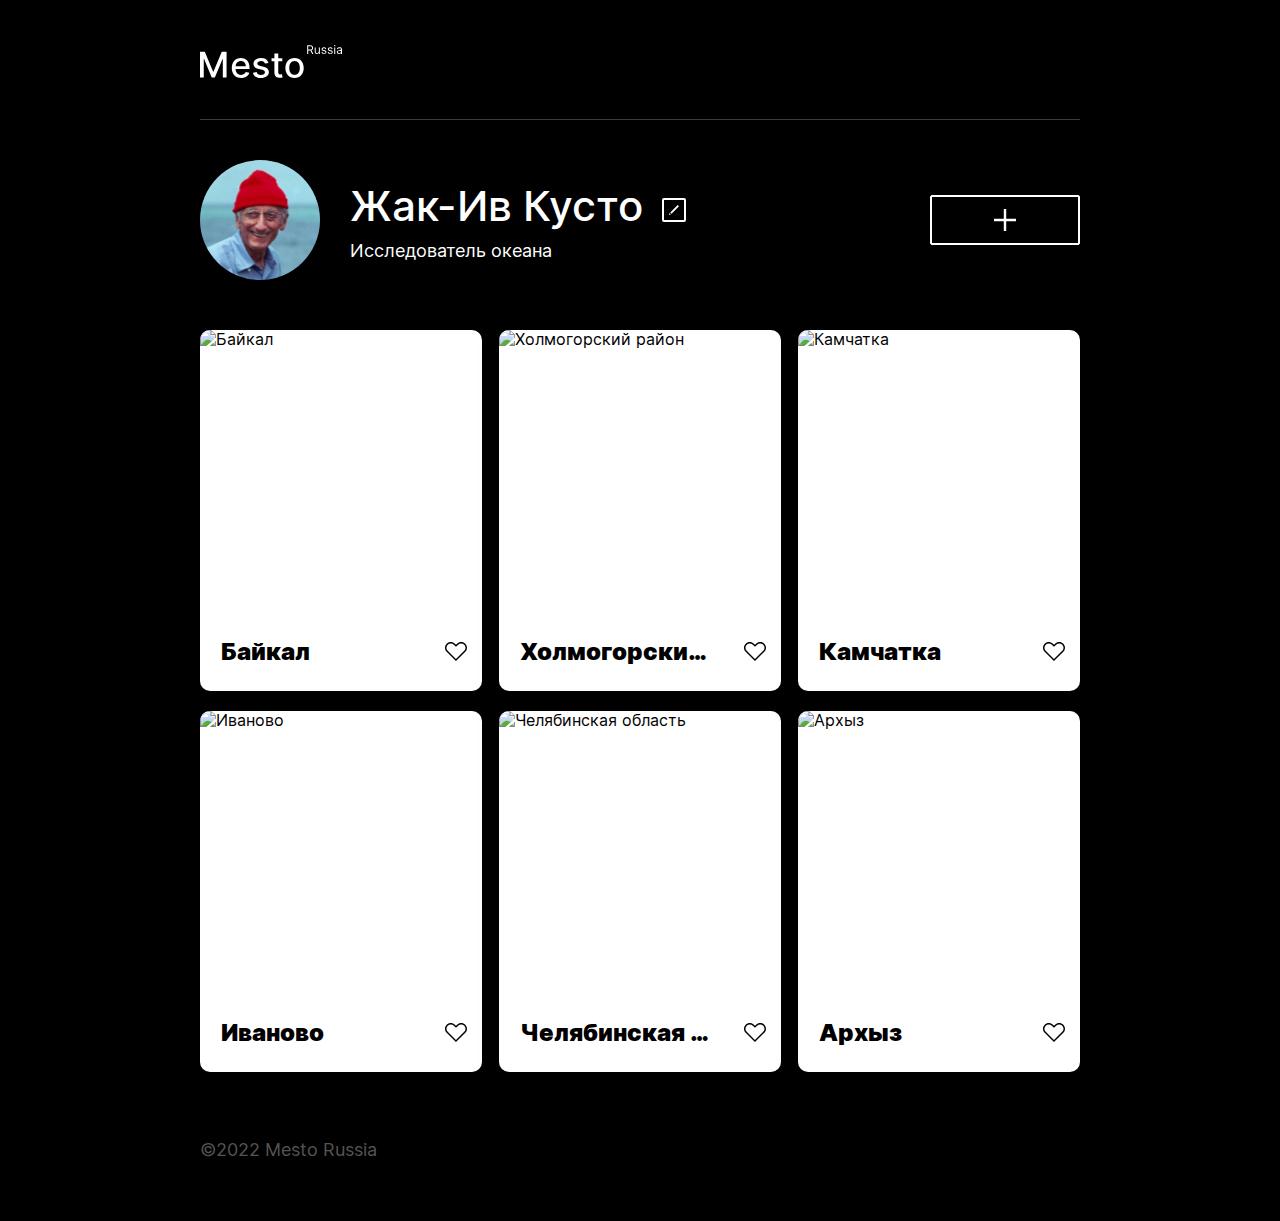
==== index.html @ d277ad52 "Work №5. First commit" ====
<!DOCTYPE html>
<html lang="ru">

<head>
    <meta charset="UTF-8">
    <meta name="viewport" content="width=device-width, initial-scale=1.0">
    <title>Места России</title>
    <link rel="stylesheet" href="./index.css">
    </head>

<body>
    <div class="page">
        <header class="header">
            <a class="header__link" href=#>
                <img src="./images/header/Vector.svg" class="header__logo" alt="Место Россия">
            </a>
        </header>
        <main class="content">
            <section class="profile">
                <img src="./images/profile/image.svg" class="profile__avatar" alt="Фото Жак-Ив-Кусто">
                <div class="profile__info">
                    <h1 class="profile__info-name">Жак-Ив Кусто</h1>
                    <p class="profile__info-status">Исследователь океана</p>
                    <button type="button" class="profile__edit-button"></button>
                </div>
                <button type="button" class="profile__add-button"></button>
            </section>
            <section class="elements">
            </section>
        </main>
        <footer class="footer">
            <p class="footer__copyright">&copy;2022 Mesto Russia</p>
        </footer>
        <div class="popup popup__first_block">
            <div class="popup__container">
                <h2 class="popup__title">Редактировать профиль</h2>
                <form name="popup_info" class="popup__form">
                    <input type="text" value="" name="profileName" class="popup__input popup__input_value_name">
                    <input type="text" value="" name="profileStatus" class="popup__input popup__input_value_status">
                    <button type="submit" class="popup__save">Сохранить</button>
                </form>
                <button type="button" class="popup__close"></button>
            </div>
        </div>
        <div class="popup popup__double_block">
            <div class="popup__container">
                <h2 class="popup__title">Новое место</h2>
                <form name="popup_info" class="popup__form">
                    <input type="text" value="" name="placeName" placeholder="Название" class="popup__input popup__input_value_element-name">
                    <input type="text" value="" name="linkPlacePicture" placeholder="Ссылка на картинку" class="popup__input popup__input_value_element-picture">
                    <button type="submit" class="popup__save">Создать</button>
                </form>
                <button type="button" class="popup__close"></button>
            </div>
        </div>
        <div class="popup popup_value_fullsize">
            <div class="popup__container_fullsize">
              <img class="popup__fullsize-image" src="self" alt="">
              <p class="popup__fullsize-image-name"></p>
              <button class="popup__close" type="button"></button>
            </div>
          </div>
        <template id="elements">
            <div class="element__card">
              <img class="element__image" src="" alt="">
              <div class="element__name">
                <h2 class="element__title"></h2>
                <button type="button" class="element__like"></button>
              </div>
              <button type="button" class="element__delete"></button>
            </div>
        </template> 
    </div>
    <script src="index.js"></script>
</body>

</html>
---- index.css ----
@import url(./vendor/normalize.css);
@import url(./fonts/fonts.css);
@import url(./blocks/page/page.css);
@import url(./blocks/header/header.css);
@import url(./blocks/header/__link/header__link.css);
@import url(./blocks/header/__logo/header__logo.css);
@import url(./blocks/content/content.css);
@import url(./blocks/profile/profile.css);
@import url(./blocks/profile/__avatar/profile__avatar.css);
@import url(./blocks/profile/__info/profile__info.css);
@import url(./blocks/profile/__info-name/profile__info-name.css);
@import url(./blocks/profile/__info-status/profile__info-status.css);
@import url(./blocks/profile/__edit-button/profile__edit-button.css);
@import url(./blocks/profile/__add-button/profile__add-button.css);
@import url(./blocks/elements/elements.css);
@import url(./blocks/element/element__card.css);
@import url(./blocks/element/__image/element__image.css);
@import url(./blocks/element/__name/element__name.css);
@import url(./blocks/element/__title/element__title.css);
@import url(./blocks/element/__like/element__like.css);
@import url(./blocks/element/__like/_active/element__like_active.css);
@import url(./blocks/element/__delete/element__delete.css);
@import url(./blocks/popup/popup.css);
@import url(./blocks/popup/_opened/popup_opened.css);
@import url(./blocks/popup/__container/popup__container.css);
@import url(./blocks/popup/__container_fullsize/popup__container_fullsize.css);
@import url(./blocks/popup/__fullisize-image/popup__fullsize-image.css);
@import url(./blocks/popup/__fullsize-image-name/popup__fullsize-image-name.css);
@import url(./blocks/popup/__fullsize/);
@import url(./blocks/popup/__title/popup__title.css);
@import url(./blocks/popup/__form/popup__form.css);
@import url(./blocks/popup/__input/popup__input.css);
@import url(./blocks/popup/__save/popup__save.css);
@import url(./blocks/popup/__close/popup__close.css);
@import url(./blocks/footer/footer.css);
@import url(./blocks/footer/__copyright/footer__copyright.css);
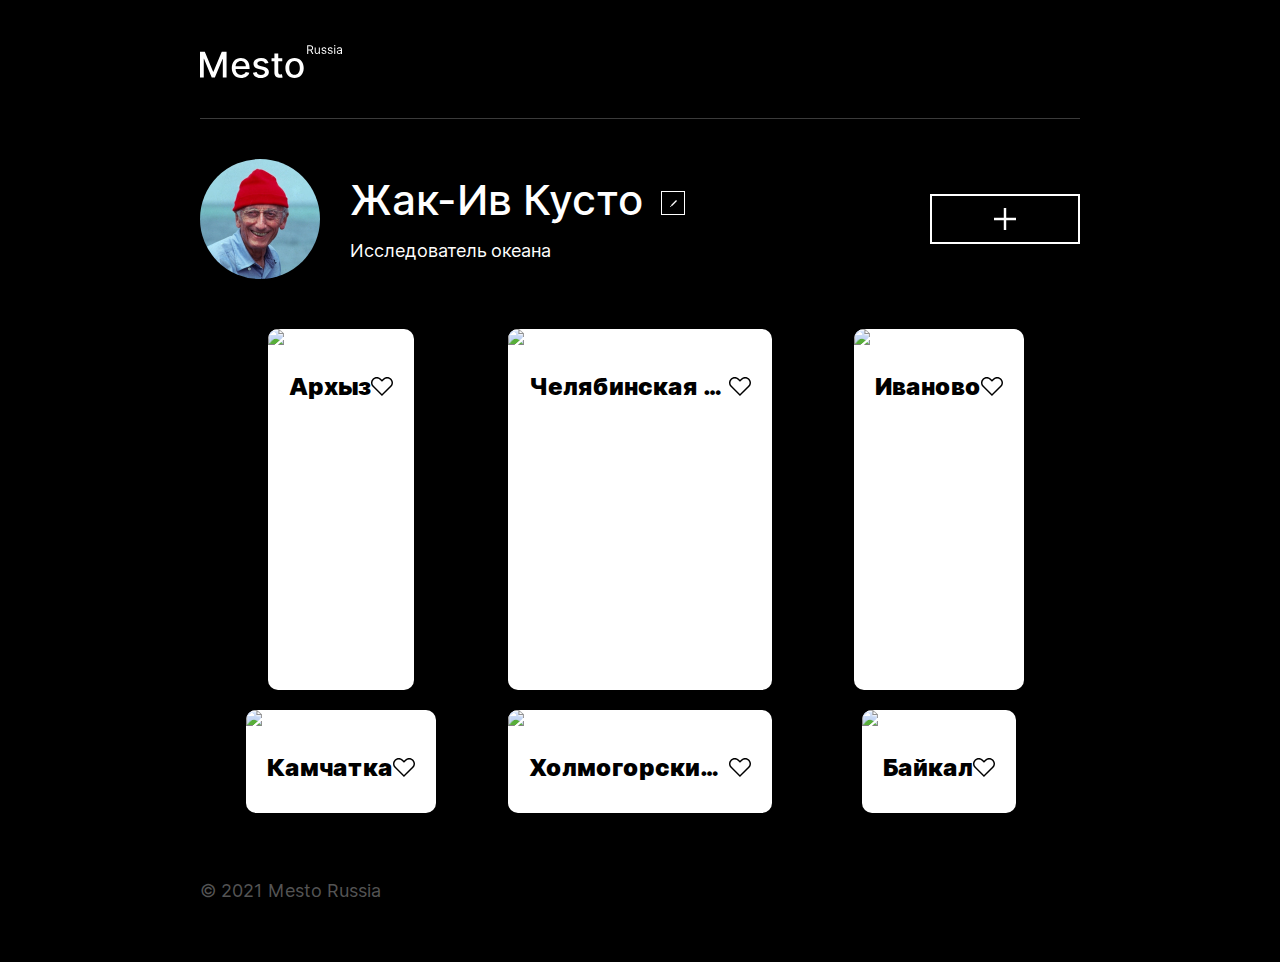
==== commit 43fea054: "Seven Project" ====
--- a/index.html
+++ b/index.html
@@ -1,77 +1,91 @@
 <!DOCTYPE html>
 <html lang="ru">
+<head>
+  <meta charset="UTF-8">
+  <meta http-equiv="X-UA-Compatible" content="IE=edge">
+  <meta name="viewport" content="width=device-width, initial-scale=1.0">
+  <link rel="stylesheet" href="./pages/index.css">
+  <title>Место</title>
+</head>
+<body class="page">
+  <header class="header">
+    <img class="header__logo" src="./images/logo.svg" alt="Логотип">
+  </header>
+  <main class="content">
+    <section class="profile content__section">
+      <div class="profile__content">
+        <img class="profile__avatar" src="./images/profile-image.png" alt="Жак-Ив Кусто">
+        <div class="profile__info">
+          <h1 class="profile__title"></h1>
+          <button type="button" class="profile__edit-button"></button>
+          <p class="profile__subtitle"></p>
+        </div>
+      </div>
+      <button type="button" class="profile__add-button"></button>
+    </section>
+    <section class="content__section">
+      <ul class="cards">
 
-<head>
-    <meta charset="UTF-8">
-    <meta name="viewport" content="width=device-width, initial-scale=1.0">
-    <title>Места России</title>
-    <link rel="stylesheet" href="./index.css">
-    </head>
-
-<body>
-    <div class="page">
-        <header class="header">
-            <a class="header__link" href=#>
-                <img src="./images/header/Vector.svg" class="header__logo" alt="Место Россия">
-            </a>
-        </header>
-        <main class="content">
-            <section class="profile">
-                <img src="./images/profile/image.svg" class="profile__avatar" alt="Фото Жак-Ив-Кусто">
-                <div class="profile__info">
-                    <h1 class="profile__info-name">Жак-Ив Кусто</h1>
-                    <p class="profile__info-status">Исследователь океана</p>
-                    <button type="button" class="profile__edit-button"></button>
-                </div>
-                <button type="button" class="profile__add-button"></button>
-            </section>
-            <section class="elements">
-            </section>
-        </main>
-        <footer class="footer">
-            <p class="footer__copyright">&copy;2022 Mesto Russia</p>
-        </footer>
-        <div class="popup popup__first_block">
-            <div class="popup__container">
-                <h2 class="popup__title">Редактировать профиль</h2>
-                <form name="popup_info" class="popup__form">
-                    <input type="text" value="" name="profileName" class="popup__input popup__input_value_name">
-                    <input type="text" value="" name="profileStatus" class="popup__input popup__input_value_status">
-                    <button type="submit" class="popup__save">Сохранить</button>
-                </form>
-                <button type="button" class="popup__close"></button>
-            </div>
-        </div>
-        <div class="popup popup__double_block">
-            <div class="popup__container">
-                <h2 class="popup__title">Новое место</h2>
-                <form name="popup_info" class="popup__form">
-                    <input type="text" value="" name="placeName" placeholder="Название" class="popup__input popup__input_value_element-name">
-                    <input type="text" value="" name="linkPlacePicture" placeholder="Ссылка на картинку" class="popup__input popup__input_value_element-picture">
-                    <button type="submit" class="popup__save">Создать</button>
-                </form>
-                <button type="button" class="popup__close"></button>
-            </div>
-        </div>
-        <div class="popup popup_value_fullsize">
-            <div class="popup__container_fullsize">
-              <img class="popup__fullsize-image" src="self" alt="">
-              <p class="popup__fullsize-image-name"></p>
-              <button class="popup__close" type="button"></button>
-            </div>
-          </div>
-        <template id="elements">
-            <div class="element__card">
-              <img class="element__image" src="" alt="">
-              <div class="element__name">
-                <h2 class="element__title"></h2>
-                <button type="button" class="element__like"></button>
-              </div>
-              <button type="button" class="element__delete"></button>
-            </div>
-        </template> 
+      </ul>
+    </section>
+  </main>
+  <footer class="footer">
+    <p class="footer__copyright">© 2021 Mesto Russia</p>
+  </footer>
+  <div class="popup popup_value_profile">
+    <div class="popup__overlay"></div>
+    <div class="popup__container">
+      <h2 class="popup__title">Редактировать профиль</h2>
+      <button type="button" class="popup__close-button"></button>
+      <form class="form" name="form-profile" novalidate>
+        <label class="form__label">
+          <input type="text" id="name-input" class="form__input form__input_value_name" name="form__input_value_name" placeholder="Имя" value="Жак-Ив Кусто" minlength="2" maxlength="40" required>
+          <span class="form__input-error name-input-error"> </span>
+        </label>
+        <label class="form__label">
+          <input type="text" id="job-input" class="form__input form__input_value_job" name="form__input_value_job" placeholder="О себе" value="Исследователь океана" minlength="2" maxlength="200" required>
+          <span class="form__input-error job-input-error"> </span>
+        </label>
+        <button class="form__button-submit" type="submit">Сохранить</button>
+      </form>
     </div>
-    <script src="index.js"></script>
+  </div>
+  <div class="popup popup_value_add-card">
+    <div class="popup__overlay"></div>
+    <div class="popup__container">
+      <h2 class="popup__title">Новое место</h2>
+      <button type="button" class="popup__close-button"></button>
+      <form class="form" name="form-add-card" novalidate>
+        <label class="form__label">
+          <input type="text" id="card-name-input" class="form__input form__input_value_card-name" name="form__input_value_card-name" placeholder="Название" value="" minlength="2" maxlength="30" required>
+          <span class="form__input-error card-name-input-error"></span>
+        </label>
+        <label class="form__label">
+          <input type="url" id="link-photo-input" class="form__input form__input_value_link-photo" name="form__input_value_link-photo" placeholder="Ссылка на картинку" value="" required>
+          <span class="form__input-error link-photo-input-error"></span>
+        </label>
+        <button class="form__button-submit" type="submit">Создать</button>
+      </form>
+    </div>
+  </div>
+  <div class="popup popup-image">
+    <div class="popup-image__overlay popup__overlay"></div>
+      <div class="popup-image__container">
+        <img class="popup-image__item" src=" " alt="">
+        <p class="popup-image__title"></p>
+        <button type="button" class="popup-image popup__close-button"></button>
+      </div>
+  </div>
+  <template id="card">
+    <li class="card">
+      <img class="card__image" src=" " alt="">
+      <button class="card__trash"></button>
+      <div class="card__group">
+        <h2 class="card__title"></h2>
+        <button type="button" class="card__like-button"></button>
+      </div>
+    </li>
+  </template>
+  <script type="module" src="./scripts/index.js"></script>
 </body>
-
-</html>+</html>
--- a/pages/index.css
+++ b/pages/index.css
@@ -0,0 +1,41 @@
+@import url(../vendor/normalize.css);
+@import url(../vendor/fonts/fonts.css);
+@import url(../blocks/page/page.css);
+@import url(../blocks/content/content.css);
+@import url(../blocks/content/__section/content__section.css);
+@import url(../blocks/header/header.css);
+@import url(../blocks/header/__logo/header__logo.css);
+@import url(../blocks/profile/profile.css);
+@import url(../blocks/profile/__content/profile__content.css);
+@import url(../blocks/profile/__title/profile__title.css);
+@import url(../blocks/profile/__subtitle/profile__subtitle.css);
+@import url(../blocks/profile/__info/profile__info.css);
+@import url(../blocks/profile/__edit-button/profile__edit-button.css);
+@import url(../blocks/profile/__avatar/profile__avatar.css);
+@import url(../blocks/profile/__add-button/profile__add-button.css);
+@import url(../blocks/cards/cards.css);
+@import url(../blocks/card/card.css);
+@import url(../blocks/card/__title/card__title.css);
+@import url(../blocks/card/__like-button/card__like-button.css);
+@import url(../blocks/card/__like-button/_active/card__like-button_active.css);
+@import url(../blocks/card/__image/card__image.css);
+@import url(../blocks/card/__trash/card__trash.css);
+@import url(../blocks/card/__group/card__group.css);
+@import url(../blocks/popup/popup.css);
+@import url(../blocks/popup/__title/popup__title.css);
+@import url(../blocks/popup/__container/popup__container.css);
+@import url(../blocks/popup/__close-button/popup__close-button.css);
+@import url(../blocks/footer/footer.css);
+@import url(../blocks/footer/__copyright/footer__copyright.css);
+@import url(../blocks/form/__label/form__label.css);
+@import url(../blocks/form/__input/form__input.css);
+@import url(../blocks/form/__input/form__input_type_error.css);
+@import url(../blocks/form/__input-error/form__input-error.css);
+@import url(../blocks/form/__input-error/_active/form__input-error_active.css);
+@import url(../blocks/form/__button-submit/form__button-submit.css);
+@import url(../blocks/form/__button-submit/_disabled/form__button-submit_disabled.css);
+@import url(../blocks/popup/__overlay/popup__overlay.css);
+@import url(../blocks/popup/_opened/popup_opened.css);
+@import url(../blocks/popup-image/__title/popup-image__title.css);
+@import url(../blocks/popup-image/__item/popup-image__item.css);
+@import url(../blocks/popup-image/__container/popup-image__container.css);
